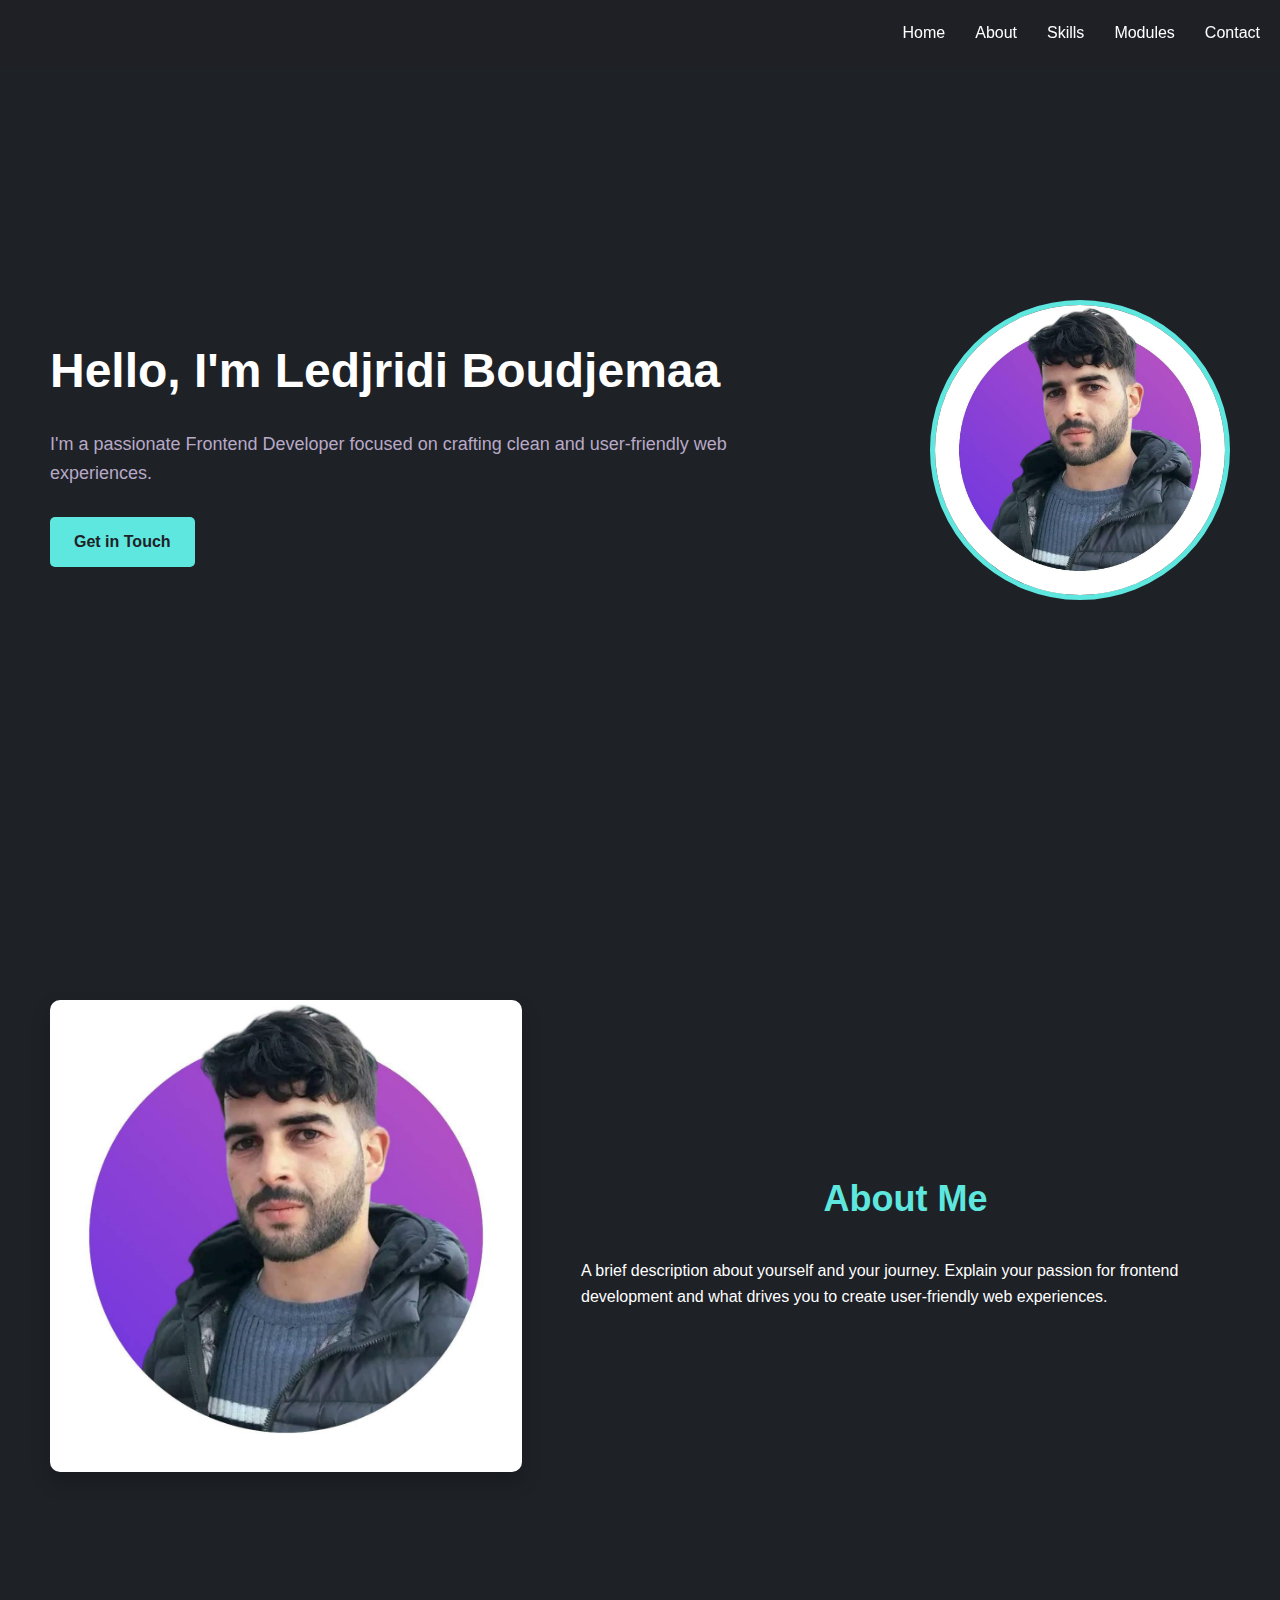
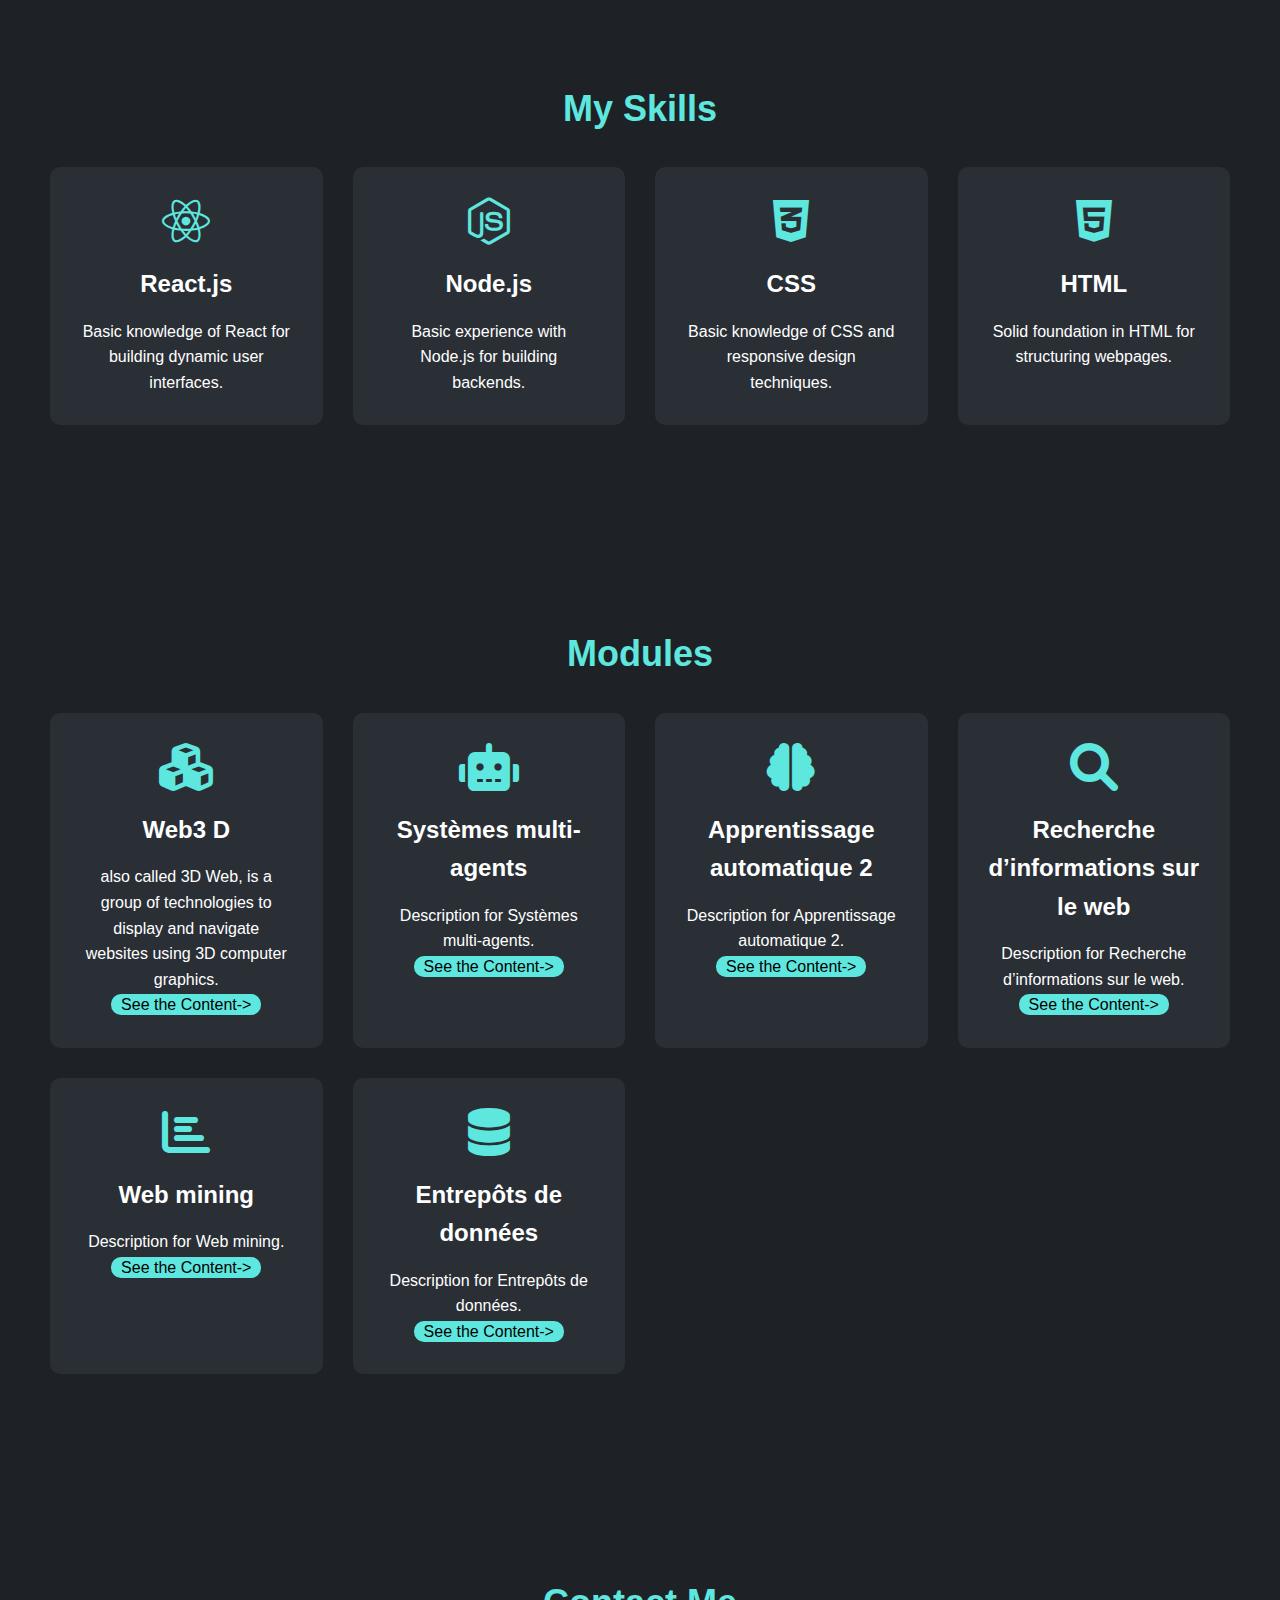
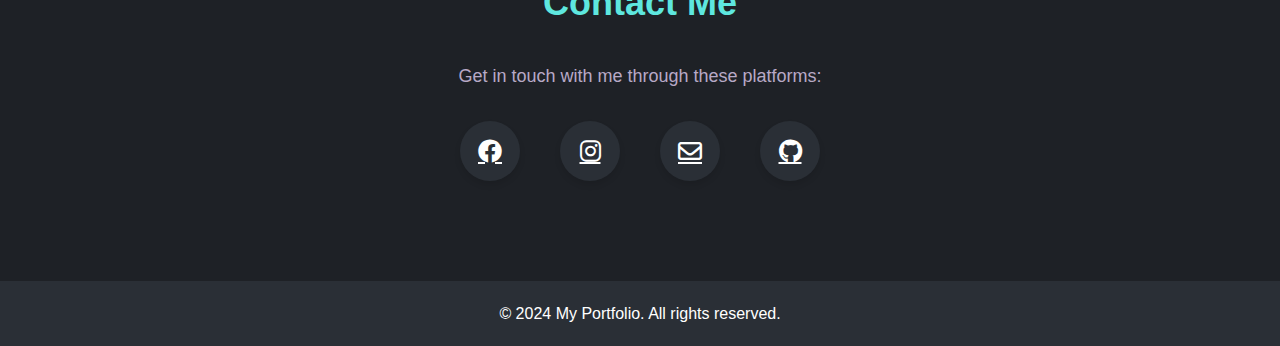
==== index.html @ 4cb7a5b5 "first commit" ====
<!DOCTYPE html>
<html lang="en">
<head>
    <meta charset="UTF-8">
    <meta name="viewport" content="width=device-width, initial-scale=1.0">
    <title>My Portfolio</title>
    <link rel="stylesheet" href="style.css">
    <link rel="stylesheet" href="https://cdnjs.cloudflare.com/ajax/libs/font-awesome/6.0.0-beta3/css/all.min.css">
</head>
<body>
    <nav class="navbar">
        <ul>
            <li><a href="#home">Home</a></li>
            <li><a href="#about">About</a></li>
            <li><a href="#skills">Skills</a></li>
            <li><a href="#modules">Modules</a></li>
            <li><a href="#contact">Contact</a></li>
        </ul>
    </nav>

    <section id="home" class="home-section">
    <div class="home-content">
        <h1>Hello, I'm Ledjridi Boudjemaa</h1>
        <p>I'm a passionate Frontend Developer focused on crafting clean and user-friendly web experiences.</p>
        <a href="#contact" class="cta-button">Get in Touch</a>
    </div>
    <div class="profile-image">
        <img src="n.png" alt="">
    </div>
</section>


<section id="about" class="about-section">
    <div class="about-content">
        <div class="about-image">
            <img src="n.png" alt="">
        </div>
        <div class="about-text">
            <h2>About Me</h2>
            <p>A brief description about yourself and your journey. Explain your passion for frontend development and what drives you to create user-friendly web experiences.</p>
        </div>
    </div>
</section>

    <section id="skills" class="skills-section">
        <h2>My Skills</h2>
        <div class="skills-grid">
            <div class="skill-card">
                <i class="fab fa-react skill-icon"></i>
                <h3>React.js</h3>
                <p>Basic knowledge of React for building dynamic user interfaces.</p>
            </div>
            <div class="skill-card">
                <i class="fab fa-node-js skill-icon"></i>
                <h3>Node.js</h3>
                <p>Basic experience with Node.js for building backends.</p>
            </div>
            <div class="skill-card">
                <i class="fab fa-css3-alt skill-icon"></i>
                <h3>CSS</h3>
                <p>Basic knowledge of CSS and responsive design techniques.</p>
            </div>
            <div class="skill-card">
                <i class="fab fa-html5 skill-icon"></i>
                <h3>HTML</h3>
                <p>Solid foundation in HTML for structuring webpages.</p>
            </div>
        </div>
    </section>

    <section id="modules" class="modules-section">
        <h2>Modules</h2>
        <div class="modules-grid">

            <div class="module-card">
                <i class="fas fa-cubes"></i>
                <h3>Web3 D</h3>
                <p> also called 3D Web, 
                    is a group of technologies to display and navigate websites using 3D computer graphics.</p>
                <a class="clc" href="content.html">
                    See the Content-></a>
               
                    
               
            </div>

            <div class="module-card">
                <i class="fas fa-robot"></i>
                <h3>Systèmes multi-agents</h3>
                <p>Description for Systèmes multi-agents.</p>
                <a  class="clc" href="">
                    See the Content-></a>
            </div>
            <div class="module-card">
                <i class="fas fa-brain"></i>
                <h3>Apprentissage automatique 2</h3>
                <p>Description for Apprentissage automatique 2.</p>
                <a  class="clc" href="">
                    See the Content-></a>
            </div>
            <div class="module-card">
                <i class="fas fa-search"></i>
                <h3>Recherche d’informations sur le web</h3>
                <p>Description for Recherche d’informations sur le web.</p>
                <a  class="clc" href="">
                    See the Content-></a>
            </div>
            <div class="module-card">
                <i class="fas fa-chart-bar"></i>
                <h3>Web mining</h3>
                <p>Description for Web mining.</p>
                <a  class="clc" href="">
                    See the Content-></a>
            </div>
            <div class="module-card">
                <i class="fas fa-database"></i>
                <h3>Entrepôts de données</h3>
                <p>Description for Entrepôts de données.</p>
                <a  class="clc" href="">
                    See the Content-></a>
            </div>
        </div>
    </section>

    <section id="contact" class="contact-section">
        <h2>Contact Me</h2>
        <p>Get in touch with me through these platforms:</p>
        <div class="social-icons">
            <a href="https://www.facebook.com/boudjea.donji" target="_blank" rel="noopener noreferrer">
                <i class="fab fa-facebook"></i>
            </a>
            <a href="https://www.instagram.com/boujemmaa_ledjridi/" target="_blank" rel="noopener noreferrer">
                <i class="fab fa-instagram"></i>
            </a>
            <a href="mailto:ahmedledj19@gmail.com">
                <i class="far fa-envelope"></i>
            </a>
            <a href="https://github.com/your-profile" target="_blank" rel="noopener noreferrer">
                <i class="fab fa-github"></i>
            </a>
        </div>
    </section>

    <footer>
        <p>&copy; 2024 My Portfolio. All rights reserved.</p>
    </footer>

    <script src="script.js"></script>
</body>
</html>
---- style.css ----
/* Dark theme portfolio CSS */
:root {
    --bg-color: #1e2126;
    --text-color: #ffffff;
    --accent-color: #5ee7df;
    --secondary-color: #b8a9c6;
    --card-bg-color: #2a2f36;
}

* {
    margin: 0;
    padding: 0;
    box-sizing: border-box;
}

body {
    font-family: 'Segoe UI', Tahoma, Geneva, Verdana, sans-serif;
    background-color: var(--bg-color);
    color: var(--text-color);
    line-height: 1.6;
}

.navbar {
    background-color: rgba(30, 33, 38, 0.8);
    position: fixed;
    top: 0;
    left: 0;
    right: 0;
    z-index: 1000;
    backdrop-filter: blur(10px);
}

.navbar ul {
    display: flex;
    justify-content: flex-end;
    list-style: none;
    padding: 20px;
}

.navbar li {
    margin-left: 30px;
}

.navbar a {
    color: var(--text-color);
    text-decoration: none;
    font-weight: 500;
    transition: color 0.3s ease;
}

.navbar a:hover {
    color: var(--accent-color);
}

section {
    padding: 100px 50px;
}

/* Home Section */
.home-section {
    display: flex;
    align-items: center;
    justify-content: space-between;
    height: 100vh;
}

.home-content {
    width: 60%;
}

.home-content h1 {
    font-size: 48px;
    margin-bottom: 20px;
}

.home-content p {
    font-size: 18px;
    color: var(--secondary-color);
    margin-bottom: 30px;
}

.profile-image {
    width: 300px;
    height: 300px;
    border-radius: 50%;
    overflow: hidden;
    border: 5px solid var(--accent-color);
}

.profile-image img {
    width: 100%;
    height: 100%;
    object-fit: cover;
}

.cta-button {
    display: inline-block;
    background-color: var(--accent-color);
    color: var(--bg-color);
    padding: 12px 24px;
    border-radius: 5px;
    text-decoration: none;
    font-weight: bold;
    transition: background-color 0.3s ease;
}

.cta-button:hover {
    background-color: #4bc6bf;
}

/* About Section */
.about-section {
    padding: 100px 50px;
}

.about-content {
    display: flex;
    align-items: center;
    justify-content: space-between;
}

.about-image {
    width: 40%;
}

.about-image img {
    width: 100%;
    border-radius: 10px;
    box-shadow: 0 10px 20px rgba(0, 0, 0, 0.2);
}

.about-text {
    width: 55%;
}

h2 {
    font-size: 36px;
    margin-bottom: 30px;
    text-align: center;
    color: var(--accent-color);
}

/* Skills and Modules Sections */
.skills-grid, .modules-grid {
    display: grid;
    grid-template-columns: repeat(auto-fit, minmax(250px, 1fr));
    gap: 30px;
    max-width: 1200px;
    margin: 0 auto;
}

.skill-card, .module-card {
    background-color: var(--card-bg-color);
    padding: 30px;
    border-radius: 10px;
    text-align: center;
    transition: transform 0.3s ease;
}

.skill-card:hover, .module-card:hover {
    transform: translateY(-10px);
}

.skill-icon, .module-card i {
    font-size: 48px;
    color: var(--accent-color);
    margin-bottom: 20px;
}

.skill-card h3, .module-card h3 {
    font-size: 24px;
    margin-bottom: 15px;
}

/* Contact Section */
.contact-section {
    text-align: center;
}

.contact-section p {
    font-size: 18px;
    color: var(--secondary-color);
    margin-bottom: 30px;
}

.social-icons {
    display: flex;
    justify-content: center;
    gap: 40px;
    margin-top: 30px;
}

.social-icons a {
    color: var(--text-color);
    font-size: 24px;
    transition: all 0.3s ease;
    display: flex;
    align-items: center;
    justify-content: center;
    width: 60px;
    height: 60px;
    border-radius: 50%;
    background-color: var(--card-bg-color);
    box-shadow: 0 4px 6px rgba(0, 0, 0, 0.1);
}

.social-icons a:hover {
    color: var(--accent-color);
    transform: translateY(-5px);
    box-shadow: 0 6px 8px rgba(94, 231, 223, 0.2);
}

.social-icons a:active {
    transform: scale(0.95);
}

.social-icons a.facebook:hover {
    color: #1877F2;
}

.social-icons a.instagram:hover {
    color: #E4405F;
}

.social-icons a.email:hover {
    color: #D44638;
}

.social-icons a.github:hover {
    color: #ffffff;
    background-color: #333;
}

footer {
    text-align: center;
    padding: 20px;
    background-color: var(--card-bg-color);
}

/* Responsive Design */
@media (max-width: 768px) {
    .navbar ul {
        flex-direction: column;
        align-items: center;
    }
    
    .navbar li {
        margin: 10px 0;
    }
    
    .home-section {
        flex-direction: column;
        text-align: center;
    }
    
    .home-content, .profile-image {
        width: 100%;
    }
    
    .profile-image {
        margin-top: 30px;
    }
    
    .about-content {
        flex-direction: column;
    }
    
    .about-image, .about-text {
        width: 100%;
    }
    
    .about-image {
        margin-bottom: 30px;
    }
}
  a.clc{
    margin-top: 10px;
   padding: 2px 10px ;
    text-align: center;
    background-color: #5ee7df;
    color: #000000;
    text-decoration: none;
    font-size:medium;
    border-radius: 10px;
    

}
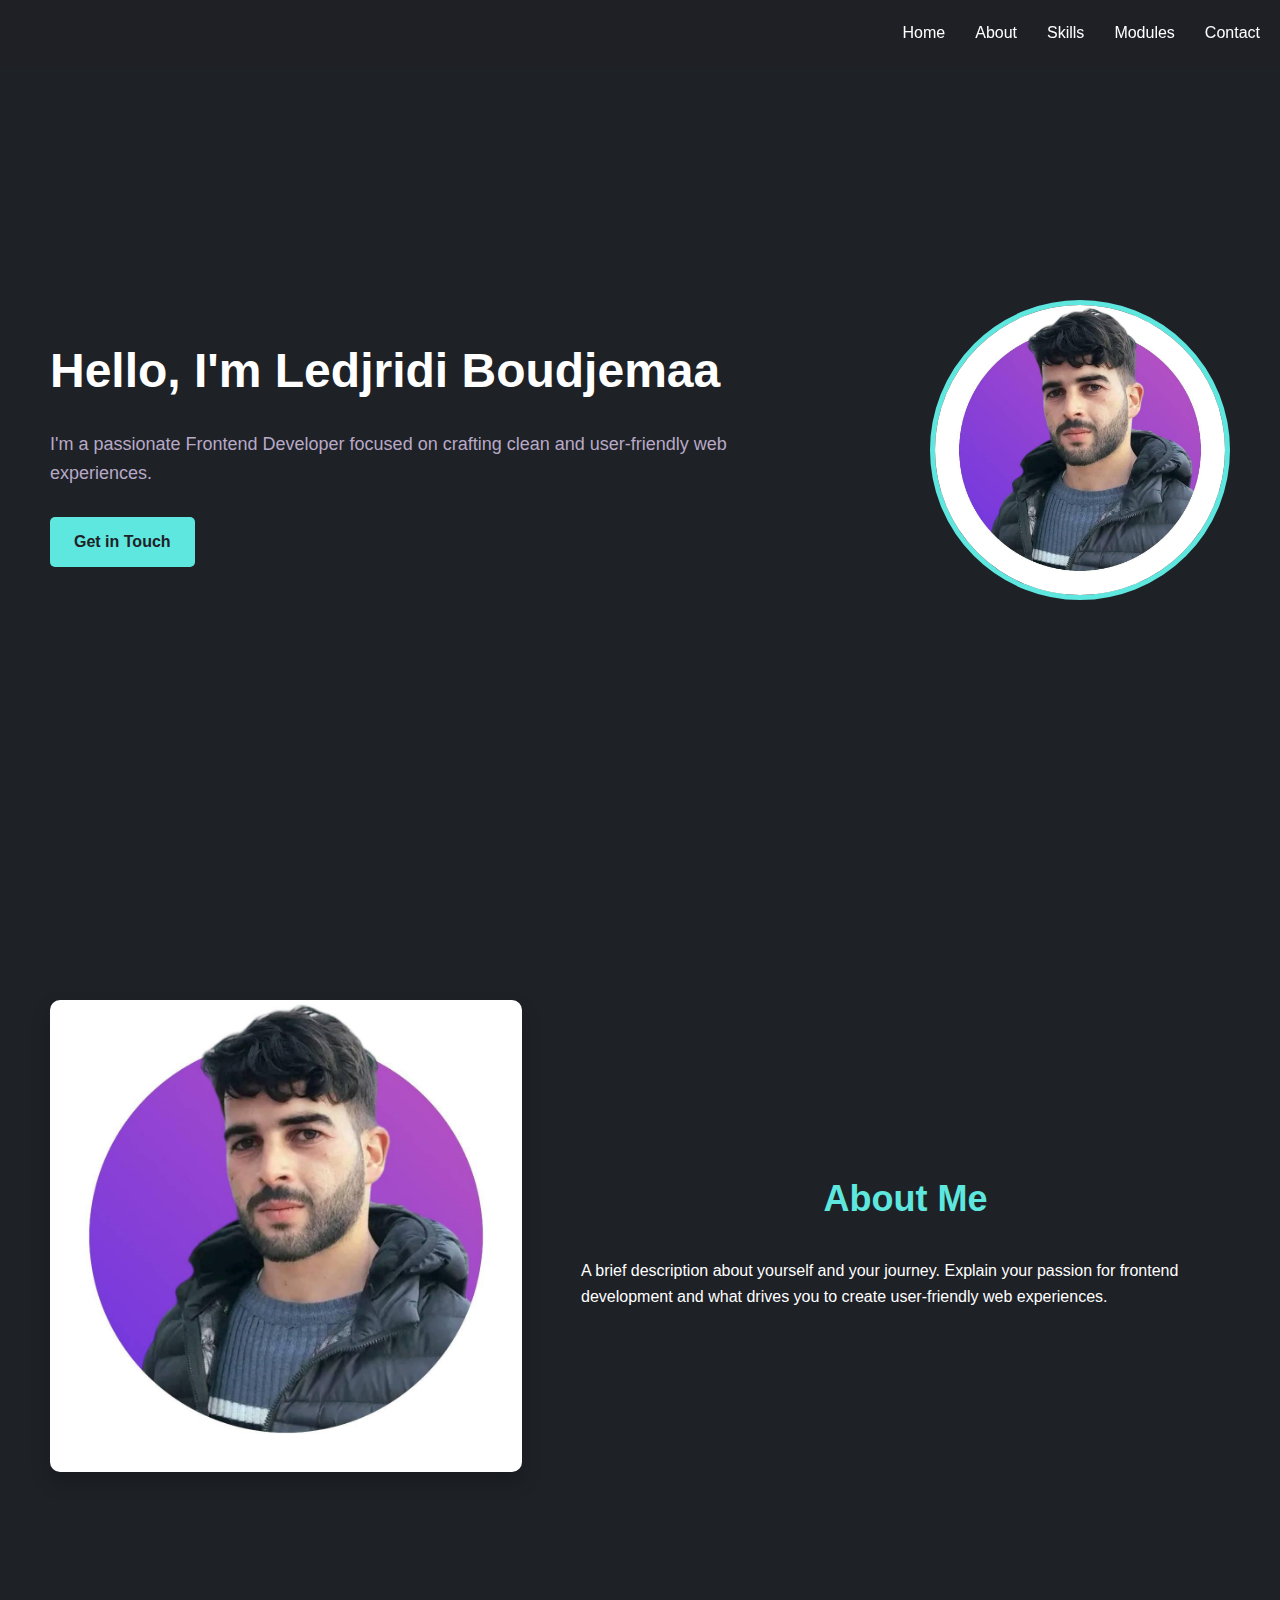
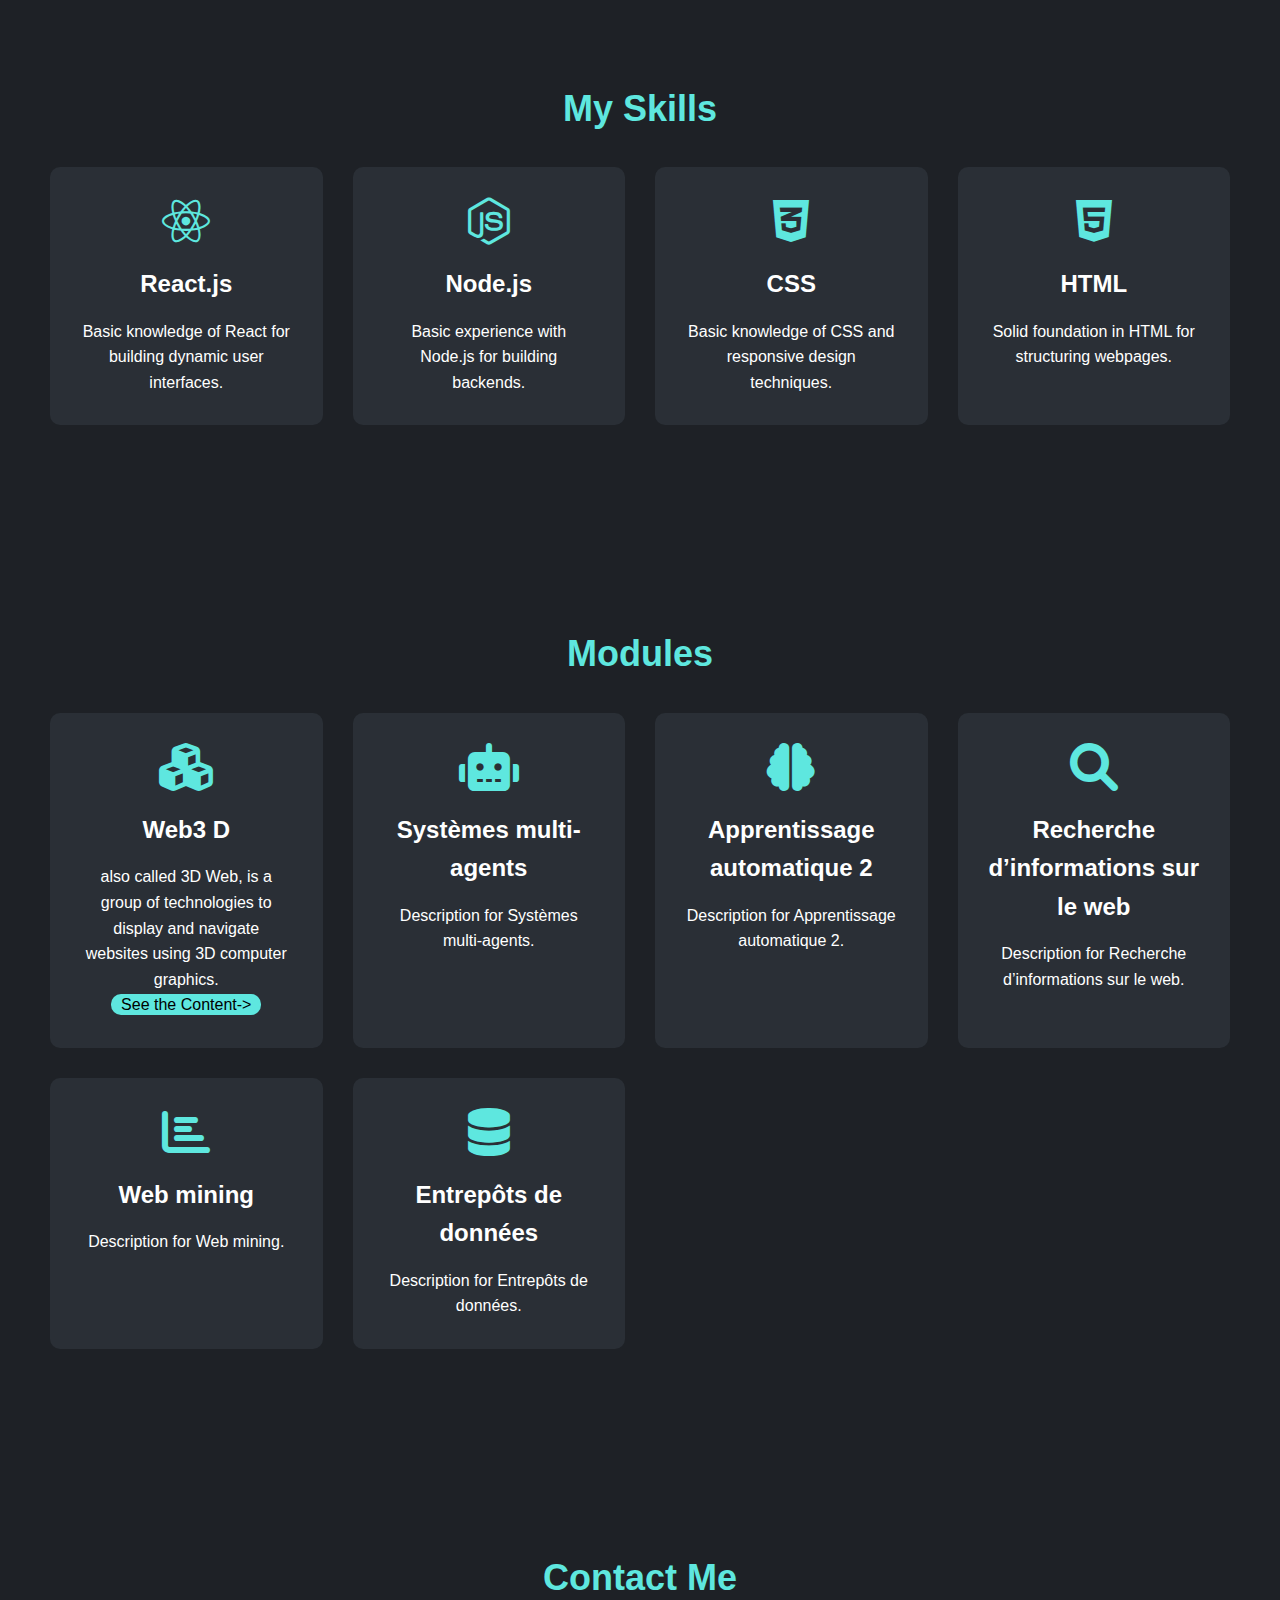
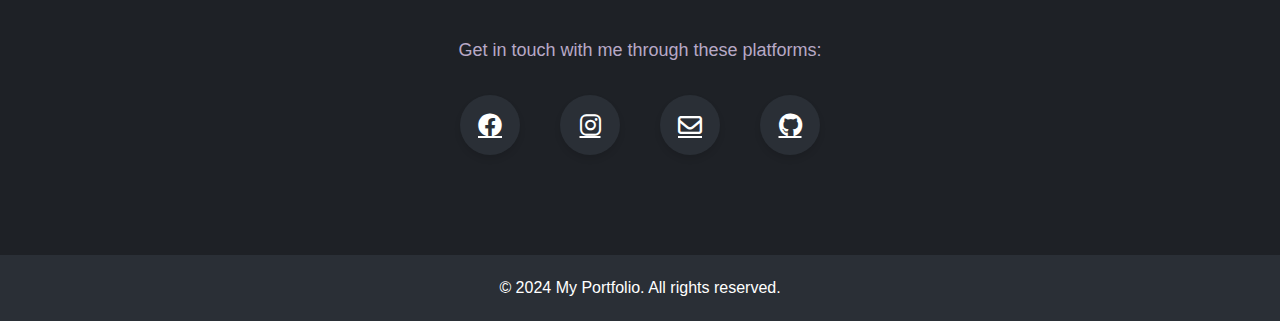
==== commit 83afad2f: "Update index.html" ====
--- a/index.html
+++ b/index.html
@@ -88,36 +88,31 @@
                 <i class="fas fa-robot"></i>
                 <h3>Systèmes multi-agents</h3>
                 <p>Description for Systèmes multi-agents.</p>
-                <a  class="clc" href="">
-                    See the Content-></a>
+                
             </div>
             <div class="module-card">
                 <i class="fas fa-brain"></i>
                 <h3>Apprentissage automatique 2</h3>
                 <p>Description for Apprentissage automatique 2.</p>
-                <a  class="clc" href="">
-                    See the Content-></a>
+                
             </div>
             <div class="module-card">
                 <i class="fas fa-search"></i>
                 <h3>Recherche d’informations sur le web</h3>
                 <p>Description for Recherche d’informations sur le web.</p>
-                <a  class="clc" href="">
-                    See the Content-></a>
+              
             </div>
             <div class="module-card">
                 <i class="fas fa-chart-bar"></i>
                 <h3>Web mining</h3>
                 <p>Description for Web mining.</p>
-                <a  class="clc" href="">
-                    See the Content-></a>
+               
             </div>
             <div class="module-card">
                 <i class="fas fa-database"></i>
                 <h3>Entrepôts de données</h3>
                 <p>Description for Entrepôts de données.</p>
-                <a  class="clc" href="">
-                    See the Content-></a>
+               
             </div>
         </div>
     </section>
